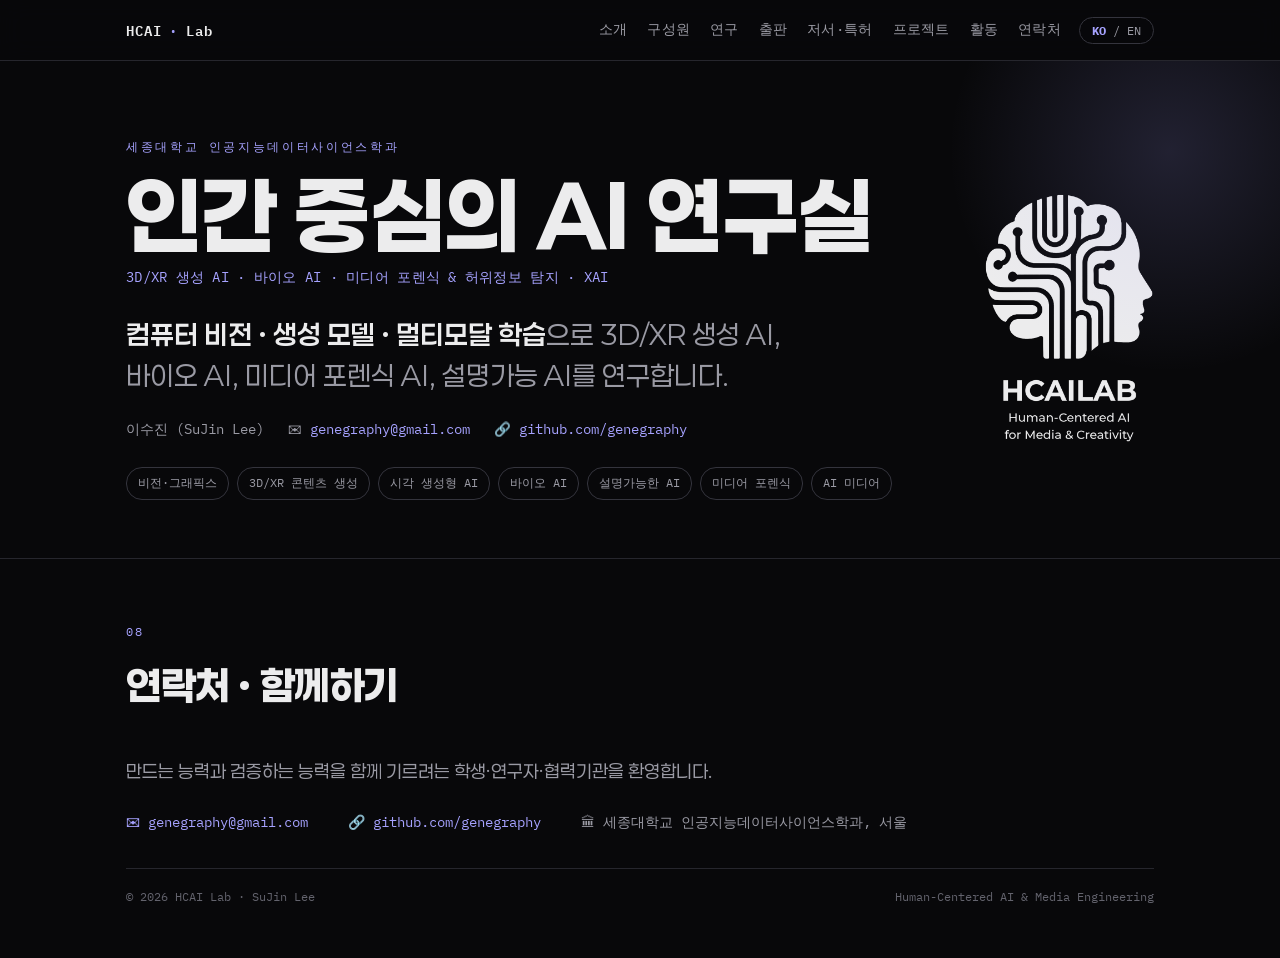
==== index.html @ b62ede90 "Update hero title to use 'AI' instead of 'Artificial Intelligence'" ====
<!DOCTYPE html><html lang="ko"><head>
<meta charset="UTF-8"/><meta name="viewport" content="width=device-width, initial-scale=1.0"/>
<title>HCAI Lab — Human-Centered AI &amp; Media Engineering | 이수진 SuJin Lee</title>
<link rel="stylesheet" href="style.css"><meta name="description" content="HCAI Lab — Human-Centered AI & Media Engineering, Prof. SuJin Lee. Building human-centered technology with vision and graphics."/>
<link rel="preconnect" href="https://fonts.googleapis.com"><link rel="preconnect" href="https://fonts.gstatic.com" crossorigin>
<link href="https://fonts.googleapis.com/css2?family=IBM+Plex+Mono:wght@400;500;600&family=IBM+Plex+Sans:wght@400;500;600;700&family=IBM+Plex+Sans+KR:wght@400;500;700&display=swap" rel="stylesheet">
</head><body>
<header class="nav"><div class="wrap nav-inner">
 <a class="brand" href="index.html" style="text-decoration:none;color:inherit">HCAI<span>·</span>Lab</a>
 <div class="nav-right"><nav class="links" id="menu">
  <a href="about.html" data-ko="소개" data-en="About"></a>
  <a href="people.html" data-ko="구성원" data-en="People"></a>
  <a href="research.html" data-ko="연구" data-en="Research"></a>
  <a href="publications.html" data-ko="출판" data-en="Publications"></a>
  <a href="work.html" data-ko="저서·특허" data-en="Books·Patents"></a>
  <a href="projects.html" data-ko="프로젝트" data-en="Projects"></a>
  <a href="activity.html" data-ko="활동" data-en="Activity"></a>
  <a href="contact.html" data-ko="연락처" data-en="Contact"></a>
 </nav>
 <button class="langbtn" id="lang" onclick="toggleLang()"><b>KO</b> / EN</button>
 <button class="menu-toggle" onclick="document.getElementById('menu').classList.toggle('open')">☰</button>
 </div></div></header>
<div class="hero"><div class="wrap hero-grid">
 <div class="hero-left">
 <div class="kick" data-ko="세종대학교 인공지능데이터사이언스학과" data-en="Sejong University · Artificil Intelligence & Data Science"></div>
 <h1 class="hero-title" data-ko="인간 중심의 AI 연구실" data-en="Human-Centered Artificial Intelligence LAB"></h1>
 <div class="fullarea" data-ko="3D/XR 생성 AI · 바이오 AI · 미디어 포렌식 &amp; 허위정보 탐지 · XAI" data-en="Generative 3D/XR · Bio AI · Media Forensics &amp; Disinformation · XAI"></div>
 <p class="tagline" data-ko="<b>컴퓨터 비전 · 생성 모델 · 멀티모달 학습</b>으로 3D/XR 생성 AI, 바이오 AI, 미디어 포렌식 AI, 설명가능 AI를 연구합니다." data-en="<b>Computer vision · generative models · multimodal learning</b>, applied to generative 3D/XR, bio AI, media forensics, and explainable AI."></p>
 <div class="meta-row"><span data-ko="이수진 (SuJin Lee)" data-en="Prof. SuJin Lee"></span>
  <span>✉ <a href="mailto:genegraphy@gmail.com">genegraphy@gmail.com</a></span>
  <span>🔗 <a href="https://github.com/genegraphy" target="_blank" rel="noopener">github.com/genegraphy</a></span></div>
 <div class="kw">
  <span data-ko="비전·그래픽스" data-en="Vision &amp; Graphics"></span>
  <span data-ko="3D/XR 콘텐츠 생성" data-en="Generative 3D/XR"></span>
  <span data-ko="시각 생성형 AI" data-en="Visual Generative AI"></span>
  <span data-ko="바이오 AI" data-en="Bio AI"></span>
  <span data-ko="설명가능한 AI" data-en="Explainable AI"></span>
  <span data-ko="미디어 포렌식" data-en="Media Forensics"></span>
  <span data-ko="AI 미디어" data-en="AI Media"></span></div>
 </div>
 <div class="hero-right"><img class="hero-logo" src="logo.png" alt="HCAI Lab — Human-Centered AI"></div>
</div></div>


<footer id="contact"><div class="wrap">
 <div class="sec-head"><span class="sec-num">08</span><h2 data-ko="연락처 · 함께하기" data-en="Contact · Join Us"></h2></div>
 <p class="lead" style="margin-bottom:22px;" data-ko="만드는 능력과 검증하는 능력을 함께 기르려는 학생·연구자·협력기관을 환영합니다." data-en="We welcome students, researchers, and partners who want to build and to verify."></p>
 <div class="contact-grid">
  <a href="mailto:genegraphy@gmail.com">✉ genegraphy@gmail.com</a>
  <a href="https://github.com/genegraphy" target="_blank" rel="noopener">🔗 github.com/genegraphy</a>
  <span style="color:var(--mut)" data-ko="🏛 세종대학교 인공지능데이터사이언스학과, 서울" data-en="🏛 AI & Data Science, Sejong University, Seoul"></span></div>
 <div class="foot-note"><span>© <span id="yr"></span> HCAI Lab · SuJin Lee</span><span>Human-Centered AI &amp; Media Engineering</span></div>
</div></footer>
<script src="script.js"></script></body></html>
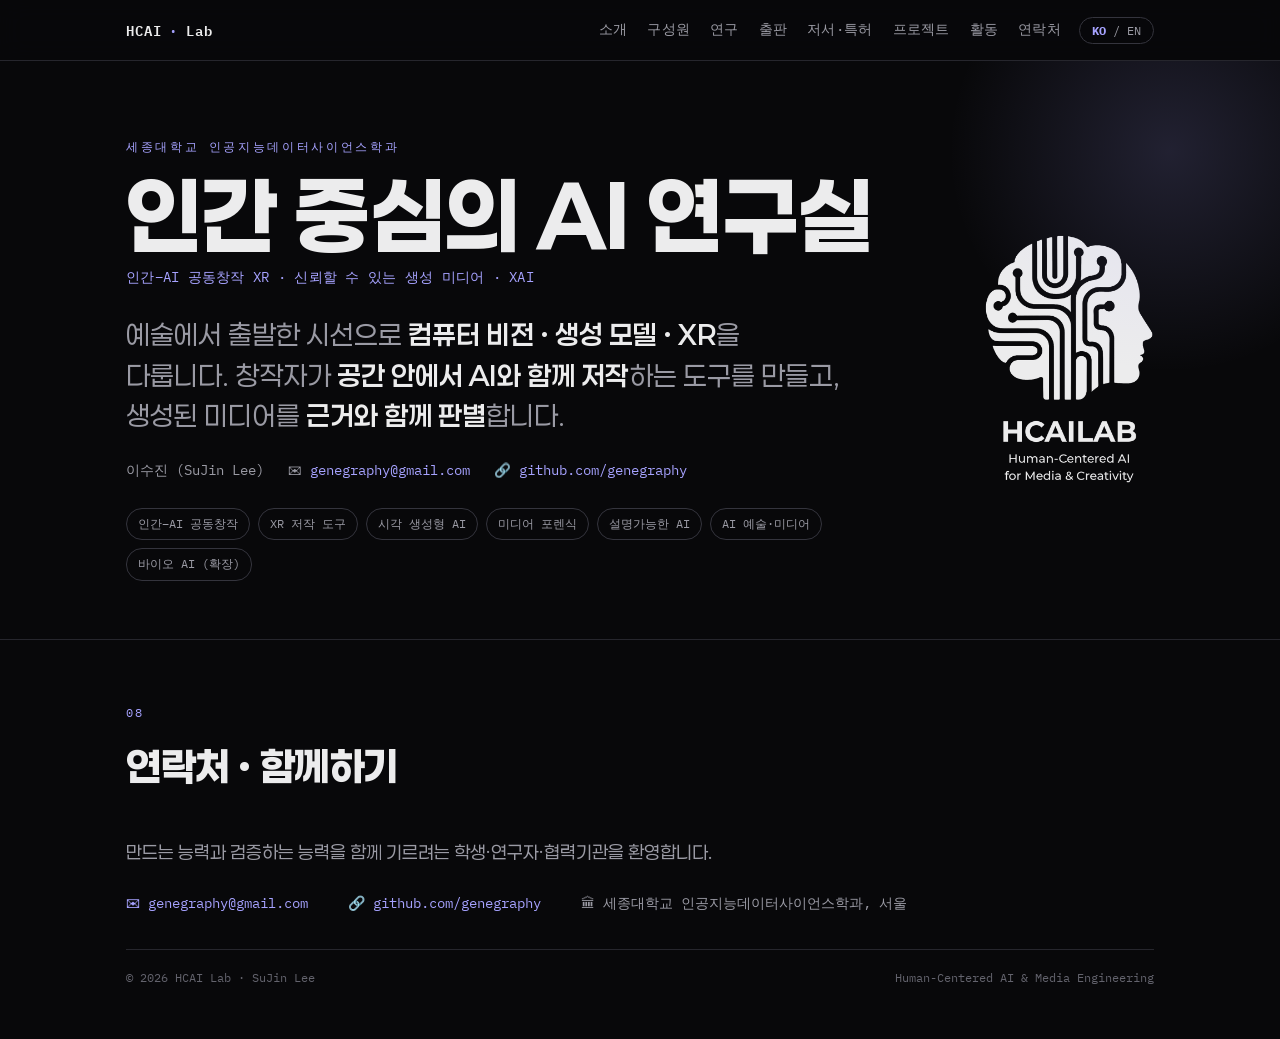
==== commit 5af180d6: "Add files via upload" ====
--- a/index.html
+++ b/index.html
@@ -24,19 +24,19 @@
  <div class="hero-left">
  <div class="kick" data-ko="세종대학교 인공지능데이터사이언스학과" data-en="Sejong University · Artificil Intelligence & Data Science"></div>
  <h1 class="hero-title" data-ko="인간 중심의 AI 연구실" data-en="Human-Centered Artificial Intelligence LAB"></h1>
- <div class="fullarea" data-ko="3D/XR 생성 AI · 바이오 AI · 미디어 포렌식 &amp; 허위정보 탐지 · XAI" data-en="Generative 3D/XR · Bio AI · Media Forensics &amp; Disinformation · XAI"></div>
- <p class="tagline" data-ko="<b>컴퓨터 비전 · 생성 모델 · 멀티모달 학습</b>으로 3D/XR 생성 AI, 바이오 AI, 미디어 포렌식 AI, 설명가능 AI를 연구합니다." data-en="<b>Computer vision · generative models · multimodal learning</b>, applied to generative 3D/XR, bio AI, media forensics, and explainable AI."></p>
+ <div class="fullarea" data-ko="인간–AI 공동창작 XR · 신뢰할 수 있는 생성 미디어 · XAI" data-en="Human–AI Co-Creative XR · Trustworthy Generative Media · XAI"></div>
+ <p class="tagline" data-ko="예술에서 출발한 시선으로 <b>컴퓨터 비전 · 생성 모델 · XR</b>을 다룹니다. 창작자가 <b>공간 안에서 AI와 함께 저작</b>하는 도구를 만들고, 생성된 미디어를 <b>근거와 함께 판별</b>합니다." data-en="With a perspective rooted in art, we work on <b>computer vision · generative models · XR</b>. We build tools for <b>authoring with AI inside space</b>, and we <b>verify generated media with evidence</b>."></p>
  <div class="meta-row"><span data-ko="이수진 (SuJin Lee)" data-en="Prof. SuJin Lee"></span>
   <span>✉ <a href="mailto:genegraphy@gmail.com">genegraphy@gmail.com</a></span>
   <span>🔗 <a href="https://github.com/genegraphy" target="_blank" rel="noopener">github.com/genegraphy</a></span></div>
  <div class="kw">
-  <span data-ko="비전·그래픽스" data-en="Vision &amp; Graphics"></span>
-  <span data-ko="3D/XR 콘텐츠 생성" data-en="Generative 3D/XR"></span>
+  <span data-ko="인간–AI 공동창작" data-en="Human–AI Co-Creation"></span>
+  <span data-ko="XR 저작 도구" data-en="XR Authoring"></span>
   <span data-ko="시각 생성형 AI" data-en="Visual Generative AI"></span>
-  <span data-ko="바이오 AI" data-en="Bio AI"></span>
+  <span data-ko="미디어 포렌식" data-en="Media Forensics"></span>
   <span data-ko="설명가능한 AI" data-en="Explainable AI"></span>
-  <span data-ko="미디어 포렌식" data-en="Media Forensics"></span>
-  <span data-ko="AI 미디어" data-en="AI Media"></span></div>
+  <span data-ko="AI 예술·미디어" data-en="AI Art &amp; Media"></span>
+  <span data-ko="바이오 AI (확장)" data-en="Bio AI (Extension)"></span></div>
  </div>
  <div class="hero-right"><img class="hero-logo" src="logo.png" alt="HCAI Lab — Human-Centered AI"></div>
 </div></div>
--- a/style.css
+++ b/style.css
@@ -208,3 +208,7 @@
 
 .links a.active{color:var(--vio);}
 main section{padding-top:36px;}
+
+/* authorship roles */
+.pmeta .role{color:var(--vio);margin-left:8px;font-weight:600;}
+.role-legend{font-family:var(--mono);font-size:12px;color:var(--faint);margin:-6px 0 18px;}
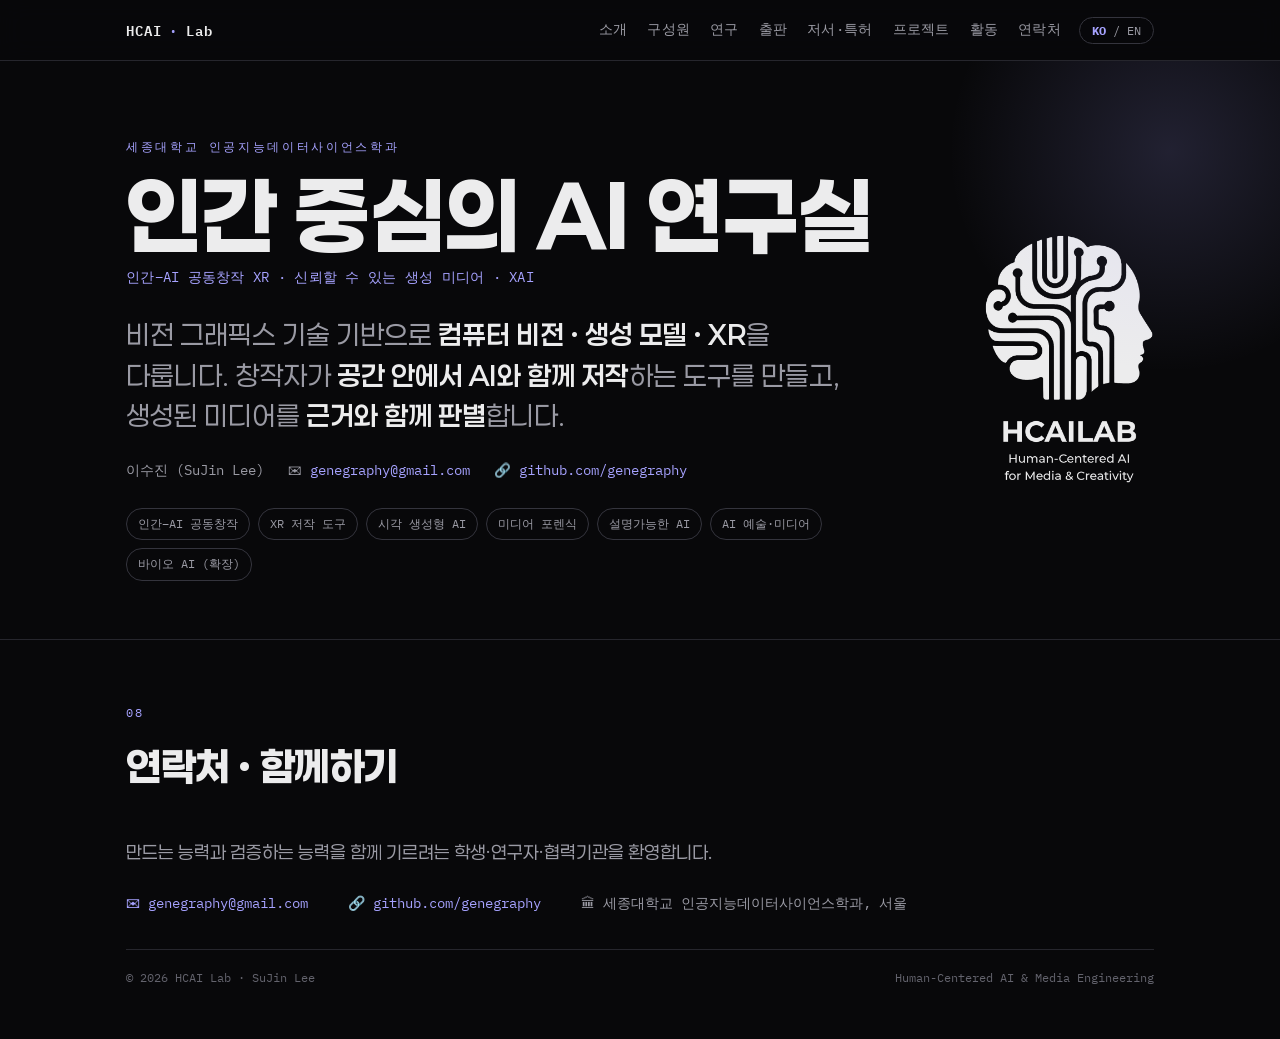
==== commit 32c474c5: "index.html 업데이트" ====
--- a/index.html
+++ b/index.html
@@ -25,7 +25,7 @@
  <div class="kick" data-ko="세종대학교 인공지능데이터사이언스학과" data-en="Sejong University · Artificil Intelligence & Data Science"></div>
  <h1 class="hero-title" data-ko="인간 중심의 AI 연구실" data-en="Human-Centered Artificial Intelligence LAB"></h1>
  <div class="fullarea" data-ko="인간–AI 공동창작 XR · 신뢰할 수 있는 생성 미디어 · XAI" data-en="Human–AI Co-Creative XR · Trustworthy Generative Media · XAI"></div>
- <p class="tagline" data-ko="예술에서 출발한 시선으로 <b>컴퓨터 비전 · 생성 모델 · XR</b>을 다룹니다. 창작자가 <b>공간 안에서 AI와 함께 저작</b>하는 도구를 만들고, 생성된 미디어를 <b>근거와 함께 판별</b>합니다." data-en="With a perspective rooted in art, we work on <b>computer vision · generative models · XR</b>. We build tools for <b>authoring with AI inside space</b>, and we <b>verify generated media with evidence</b>."></p>
+ <p class="tagline" data-ko="비전 그래픽스 기술 기반으로 <b>컴퓨터 비전 · 생성 모델 · XR</b>을 다룹니다. 창작자가 <b>공간 안에서 AI와 함께 저작</b>하는 도구를 만들고, 생성된 미디어를 <b>근거와 함께 판별</b>합니다." data-en="With a perspective rooted in art, we work on <b>computer vision · generative models · XR</b>. We build tools for <b>authoring with AI inside space</b>, and we <b>verify generated media with evidence</b>."></p>
  <div class="meta-row"><span data-ko="이수진 (SuJin Lee)" data-en="Prof. SuJin Lee"></span>
   <span>✉ <a href="mailto:genegraphy@gmail.com">genegraphy@gmail.com</a></span>
   <span>🔗 <a href="https://github.com/genegraphy" target="_blank" rel="noopener">github.com/genegraphy</a></span></div>
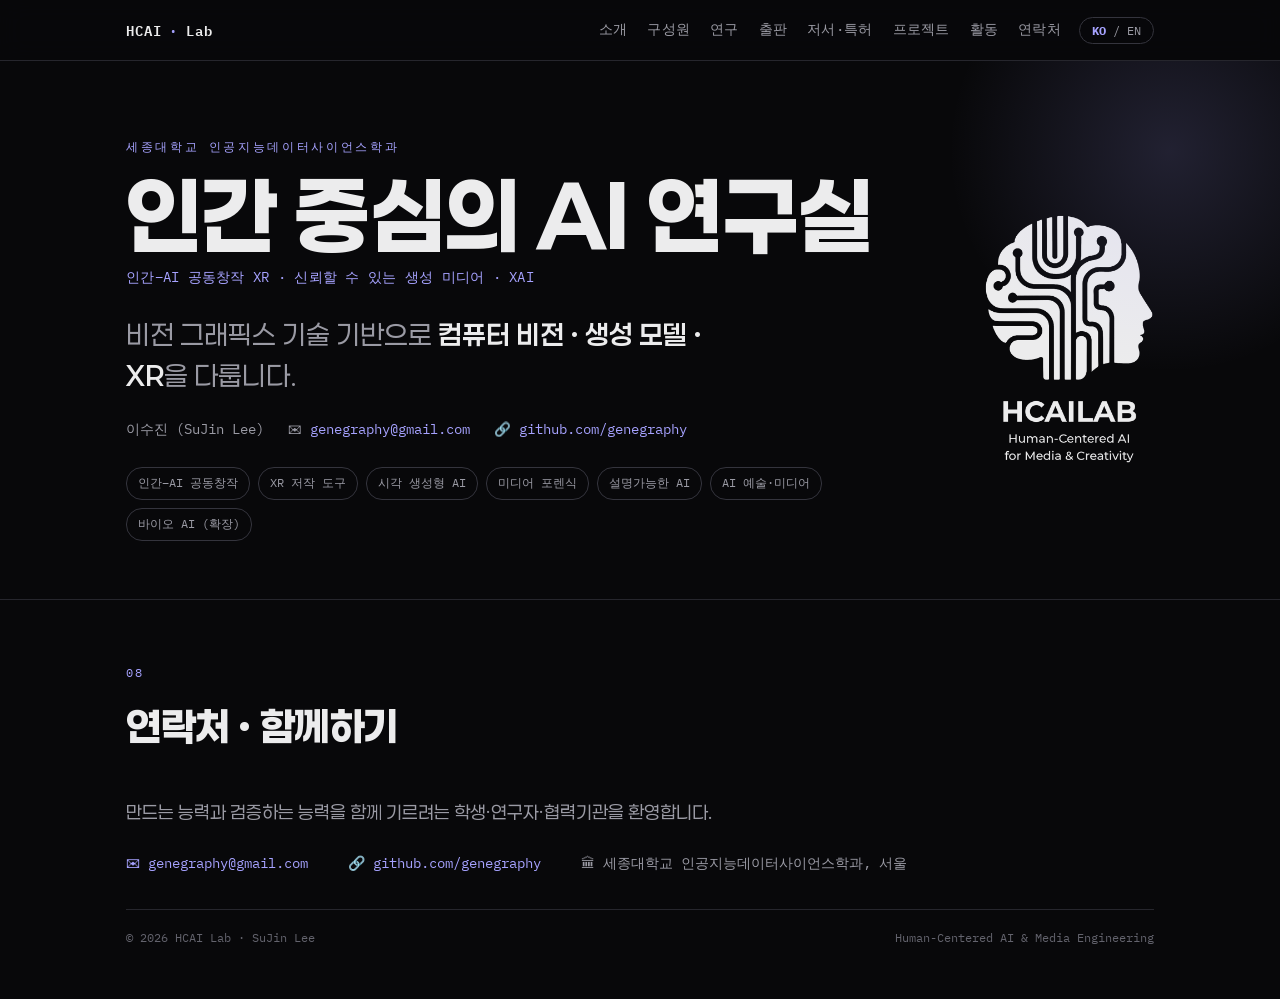
==== commit 5ecd68ba: "index.html 업데이트" ====
--- a/index.html
+++ b/index.html
@@ -25,7 +25,7 @@
  <div class="kick" data-ko="세종대학교 인공지능데이터사이언스학과" data-en="Sejong University · Artificil Intelligence & Data Science"></div>
  <h1 class="hero-title" data-ko="인간 중심의 AI 연구실" data-en="Human-Centered Artificial Intelligence LAB"></h1>
  <div class="fullarea" data-ko="인간–AI 공동창작 XR · 신뢰할 수 있는 생성 미디어 · XAI" data-en="Human–AI Co-Creative XR · Trustworthy Generative Media · XAI"></div>
- <p class="tagline" data-ko="비전 그래픽스 기술 기반으로 <b>컴퓨터 비전 · 생성 모델 · XR</b>을 다룹니다. 창작자가 <b>공간 안에서 AI와 함께 저작</b>하는 도구를 만들고, 생성된 미디어를 <b>근거와 함께 판별</b>합니다." data-en="With a perspective rooted in art, we work on <b>computer vision · generative models · XR</b>. We build tools for <b>authoring with AI inside space</b>, and we <b>verify generated media with evidence</b>."></p>
+ <p class="tagline" data-ko="비전 그래픽스 기술 기반으로 <b>컴퓨터 비전 · 생성 모델 · XR</b>을 다룹니다." data-en="With a perspective rooted in art, we work on <b>computer vision · generative models · XR</b>. We build tools for <b>authoring with AI inside space</b>, and we <b>verify generated media with evidence</b>."></p>
  <div class="meta-row"><span data-ko="이수진 (SuJin Lee)" data-en="Prof. SuJin Lee"></span>
   <span>✉ <a href="mailto:genegraphy@gmail.com">genegraphy@gmail.com</a></span>
   <span>🔗 <a href="https://github.com/genegraphy" target="_blank" rel="noopener">github.com/genegraphy</a></span></div>
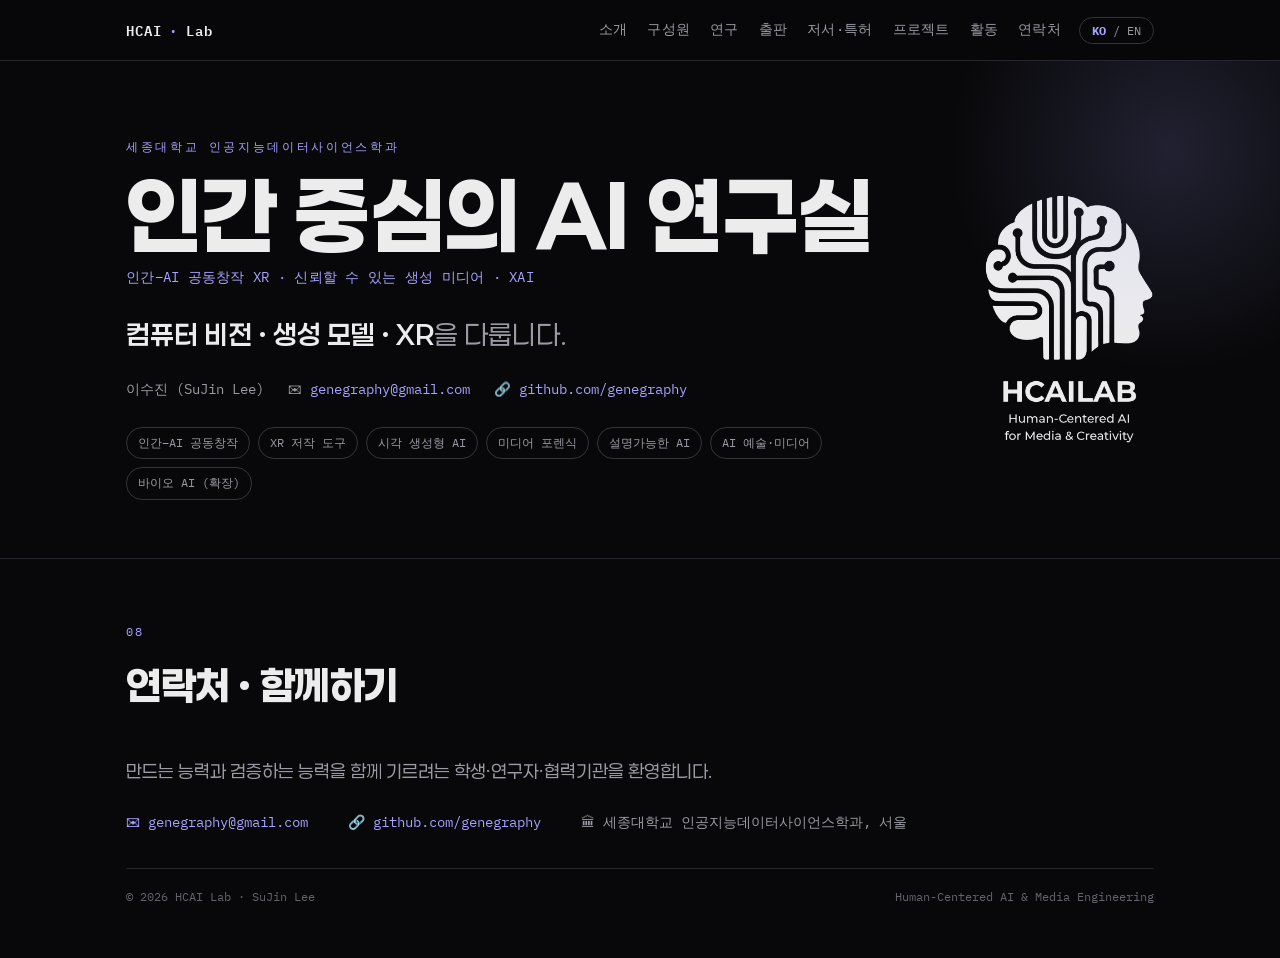
==== commit d90b8683: "Refactor tagline paragraph in index.html Updated the tagline paragraph to remove redundant text." ====
--- a/index.html
+++ b/index.html
@@ -25,7 +25,7 @@
  <div class="kick" data-ko="세종대학교 인공지능데이터사이언스학과" data-en="Sejong University · Artificil Intelligence & Data Science"></div>
  <h1 class="hero-title" data-ko="인간 중심의 AI 연구실" data-en="Human-Centered Artificial Intelligence LAB"></h1>
  <div class="fullarea" data-ko="인간–AI 공동창작 XR · 신뢰할 수 있는 생성 미디어 · XAI" data-en="Human–AI Co-Creative XR · Trustworthy Generative Media · XAI"></div>
- <p class="tagline" data-ko="비전 그래픽스 기술 기반으로 <b>컴퓨터 비전 · 생성 모델 · XR</b>을 다룹니다." data-en="With a perspective rooted in art, we work on <b>computer vision · generative models · XR</b>. We build tools for <b>authoring with AI inside space</b>, and we <b>verify generated media with evidence</b>."></p>
+ <p class="tagline" data-ko="<b>컴퓨터 비전 · 생성 모델 · XR</b>을 다룹니다." data-en="With a perspective rooted in art, we work on <b>computer vision · generative models · XR</b>. We build tools for <b>authoring with AI inside space</b>, and we <b>verify generated media with evidence</b>."></p>
  <div class="meta-row"><span data-ko="이수진 (SuJin Lee)" data-en="Prof. SuJin Lee"></span>
   <span>✉ <a href="mailto:genegraphy@gmail.com">genegraphy@gmail.com</a></span>
   <span>🔗 <a href="https://github.com/genegraphy" target="_blank" rel="noopener">github.com/genegraphy</a></span></div>
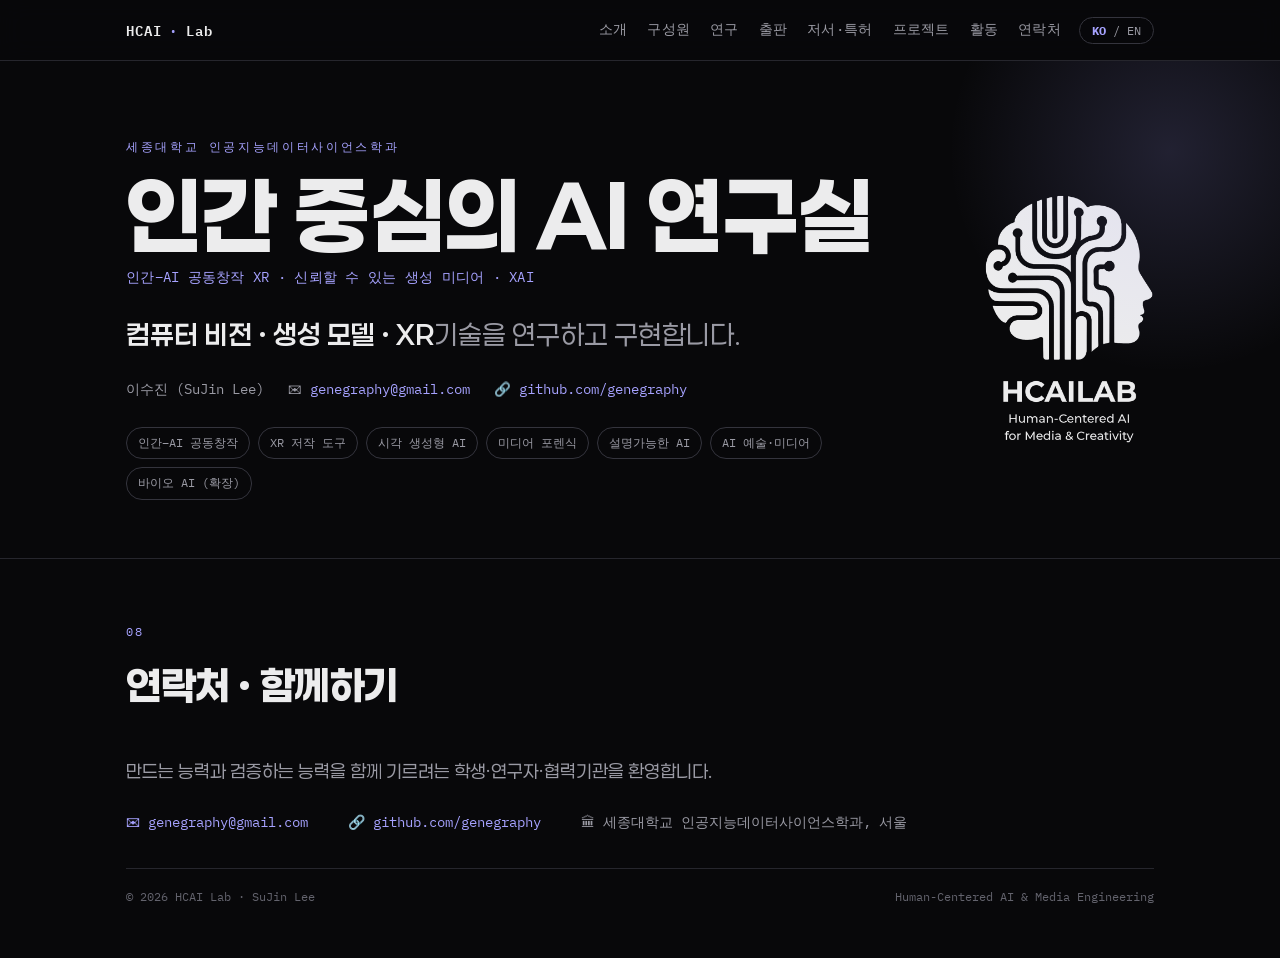
==== commit 39158d73: "Update tagline text in index.html" ====
--- a/index.html
+++ b/index.html
@@ -25,7 +25,7 @@
  <div class="kick" data-ko="세종대학교 인공지능데이터사이언스학과" data-en="Sejong University · Artificil Intelligence & Data Science"></div>
  <h1 class="hero-title" data-ko="인간 중심의 AI 연구실" data-en="Human-Centered Artificial Intelligence LAB"></h1>
  <div class="fullarea" data-ko="인간–AI 공동창작 XR · 신뢰할 수 있는 생성 미디어 · XAI" data-en="Human–AI Co-Creative XR · Trustworthy Generative Media · XAI"></div>
- <p class="tagline" data-ko="<b>컴퓨터 비전 · 생성 모델 · XR</b>을 다룹니다." data-en="With a perspective rooted in art, we work on <b>computer vision · generative models · XR</b>. We build tools for <b>authoring with AI inside space</b>, and we <b>verify generated media with evidence</b>."></p>
+ <p class="tagline" data-ko="<b>컴퓨터 비전 · 생성 모델 · XR</b>기술을 연구하고 구현합니다." data-en="With a perspective rooted in art, we work on <b>computer vision · generative models · XR</b>. We build tools for <b>authoring with AI inside space</b>, and we <b>verify generated media with evidence</b>."></p>
  <div class="meta-row"><span data-ko="이수진 (SuJin Lee)" data-en="Prof. SuJin Lee"></span>
   <span>✉ <a href="mailto:genegraphy@gmail.com">genegraphy@gmail.com</a></span>
   <span>🔗 <a href="https://github.com/genegraphy" target="_blank" rel="noopener">github.com/genegraphy</a></span></div>
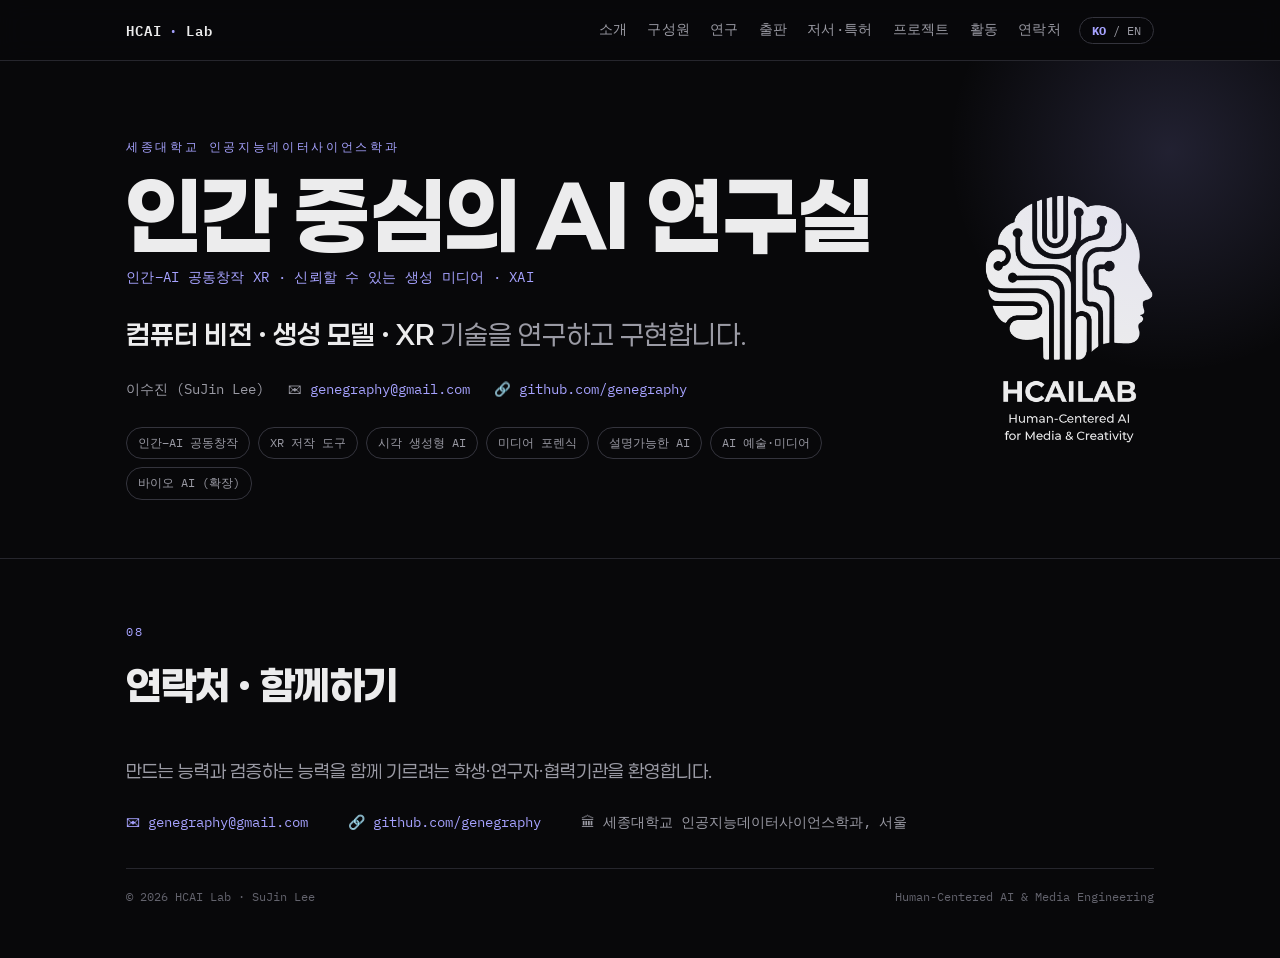
==== commit e69d1842: "Fix HTML entity encoding in index.html" ====
--- a/index.html
+++ b/index.html
@@ -25,7 +25,7 @@
  <div class="kick" data-ko="세종대학교 인공지능데이터사이언스학과" data-en="Sejong University · Artificil Intelligence & Data Science"></div>
  <h1 class="hero-title" data-ko="인간 중심의 AI 연구실" data-en="Human-Centered Artificial Intelligence LAB"></h1>
  <div class="fullarea" data-ko="인간–AI 공동창작 XR · 신뢰할 수 있는 생성 미디어 · XAI" data-en="Human–AI Co-Creative XR · Trustworthy Generative Media · XAI"></div>
- <p class="tagline" data-ko="<b>컴퓨터 비전 · 생성 모델 · XR</b>기술을 연구하고 구현합니다." data-en="With a perspective rooted in art, we work on <b>computer vision · generative models · XR</b>. We build tools for <b>authoring with AI inside space</b>, and we <b>verify generated media with evidence</b>."></p>
+ <p class="tagline" data-ko="<b>컴퓨터 비전 · 생성 모델 · XR</b> 기술을 연구하고 구현합니다." data-en="With a perspective rooted in art, we work on <b>computer vision · generative models · XR</b>. We build tools for <b>authoring with AI inside space</b>, and we <b>verify generated media with evidence</b>."></p>
  <div class="meta-row"><span data-ko="이수진 (SuJin Lee)" data-en="Prof. SuJin Lee"></span>
   <span>✉ <a href="mailto:genegraphy@gmail.com">genegraphy@gmail.com</a></span>
   <span>🔗 <a href="https://github.com/genegraphy" target="_blank" rel="noopener">github.com/genegraphy</a></span></div>
